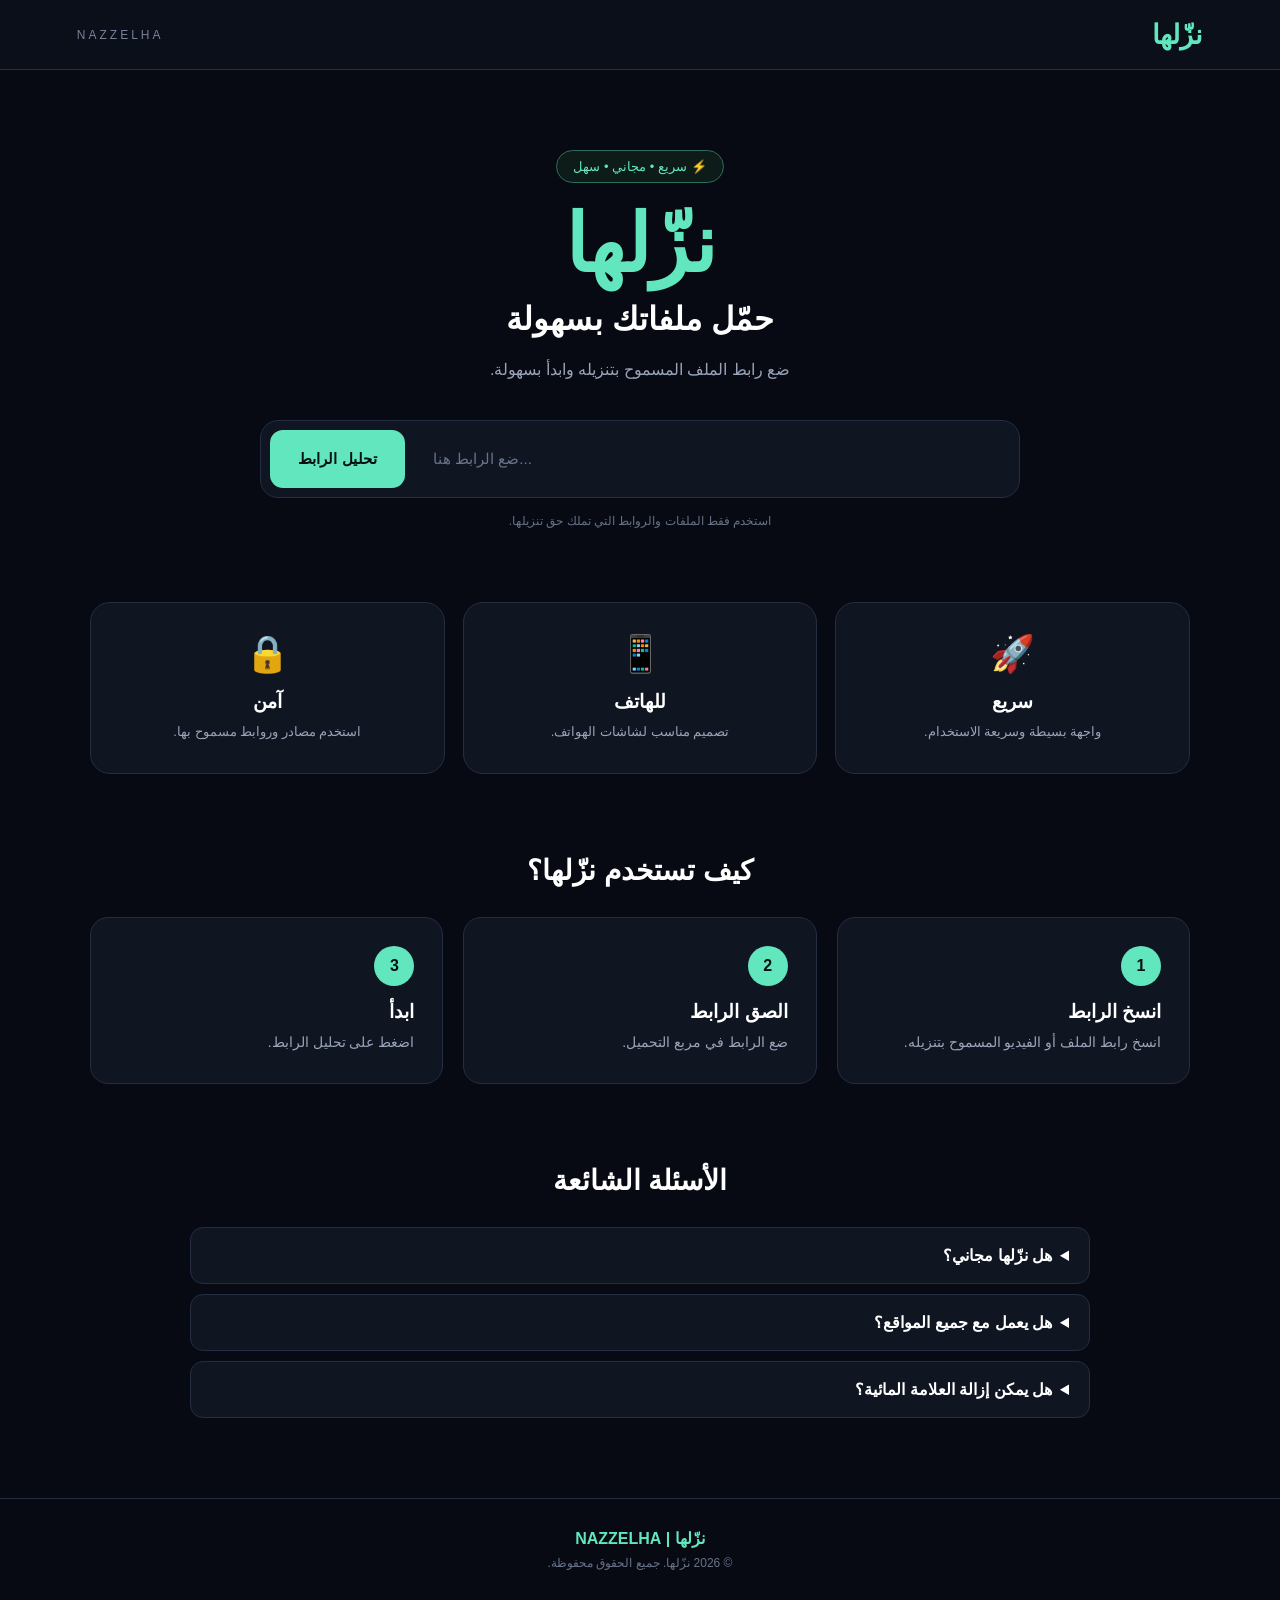
==== index.html @ 4654140d "Add files via upload" ====
<!DOCTYPE html>
<html lang="ar" dir="rtl">

<head>
    <meta charset="UTF-8">

    <meta
        name="viewport"
        content="width=device-width, initial-scale=1.0"
    >

    <title>نزّلها | NAZZELHA</title>

    <meta
        name="description"
        content="نزّلها - أداة سهلة وسريعة للتعامل مع ملفات الفيديو والروابط المسموح بتنزيلها."
    >

    <link rel="stylesheet" href="style.css">
</head>

<body>

    <!-- شريط الموقع -->
    <header class="header">

        <div class="logo">
            نزّلها
        </div>

        <div class="logo-en">
            NAZZELHA
        </div>

    </header>


    <!-- الصفحة الرئيسية -->
    <main>

        <section class="hero">

            <div class="badge">
                ⚡ سريع • مجاني • سهل
            </div>

            <h1>
                نزّلها
            </h1>

            <h2>
                حمّل ملفاتك بسهولة
            </h2>

            <p>
                ضع رابط الملف المسموح بتنزيله
                وابدأ بسهولة.
            </p>


            <!-- مربع الرابط -->
            <div class="download-box">

                <input
                    type="url"
                    id="videoUrl"
                    placeholder="ضع الرابط هنا..."
                >

                <button id="analyzeBtn">
                    تحليل الرابط
                </button>

            </div>


            <p class="small-text">
                استخدم فقط الملفات والروابط التي تملك حق تنزيلها.
            </p>


            <!-- نتيجة التحليل -->
            <div
                id="result"
                class="result hidden"
            ></div>

        </section>


        <!-- المميزات -->
        <section class="features">

            <div class="feature">

                <div class="icon">
                    🚀
                </div>

                <h3>
                    سريع
                </h3>

                <p>
                    واجهة بسيطة وسريعة الاستخدام.
                </p>

            </div>


            <div class="feature">

                <div class="icon">
                    📱
                </div>

                <h3>
                    للهاتف
                </h3>

                <p>
                    تصميم مناسب لشاشات الهواتف.
                </p>

            </div>


            <div class="feature">

                <div class="icon">
                    🔒
                </div>

                <h3>
                    آمن
                </h3>

                <p>
                    استخدم مصادر وروابط مسموح بها.
                </p>

            </div>

        </section>


        <!-- طريقة الاستخدام -->
        <section class="how">

            <h2>
                كيف تستخدم نزّلها؟
            </h2>


            <div class="steps">

                <div class="step">

                    <span>
                        1
                    </span>

                    <h3>
                        انسخ الرابط
                    </h3>

                    <p>
                        انسخ رابط الملف أو الفيديو
                        المسموح بتنزيله.
                    </p>

                </div>


                <div class="step">

                    <span>
                        2
                    </span>

                    <h3>
                        الصق الرابط
                    </h3>

                    <p>
                        ضع الرابط في مربع التحميل.
                    </p>

                </div>


                <div class="step">

                    <span>
                        3
                    </span>

                    <h3>
                        ابدأ
                    </h3>

                    <p>
                        اضغط على تحليل الرابط.
                    </p>

                </div>

            </div>

        </section>


        <!-- الأسئلة -->
        <section class="faq">

            <h2>
                الأسئلة الشائعة
            </h2>


            <details>

                <summary>
                    هل نزّلها مجاني؟
                </summary>

                <p>
                    نعم، يمكن تشغيل الواجهة الأساسية
                    باستضافة مجانية.
                </p>

            </details>


            <details>

                <summary>
                    هل يعمل مع جميع المواقع؟
                </summary>

                <p>
                    لا. يعتمد ذلك على مصدر الرابط
                    وما إذا كان يسمح بالتنزيل.
                </p>

            </details>


            <details>

                <summary>
                    هل يمكن إزالة العلامة المائية؟
                </summary>

                <p>
                    لا يتم إزالة العلامات المائية
                    من محتوى لا تملك حق تعديله.
                </p>

            </details>

        </section>

    </main>


    <!-- أسفل الموقع -->
    <footer>

        <div class="footer-logo">
            نزّلها | NAZZELHA
        </div>

        <p>
            © 2026 نزّلها. جميع الحقوق محفوظة.
        </p>

    </footer>


    <script src="script.js"></script>

</body>

</html>
---- style.css ----
* {
    margin: 0;
    padding: 0;
    box-sizing: border-box;
}

body {
    font-family: Arial, Tahoma, sans-serif;
    background: #070a12;
    color: #ffffff;
    min-height: 100vh;
}

.header {
    height: 70px;
    display: flex;
    align-items: center;
    justify-content: space-between;
    padding: 0 6%;
    background: #0b0f19;
    border-bottom: 1px solid #252d42;
}

.logo {
    color: #62e6bd;
    font-size: 27px;
    font-weight: bold;
}

.logo-en {
    color: #778198;
    font-size: 12px;
    letter-spacing: 3px;
}

.hero {
    width: 92%;
    max-width: 900px;
    margin: auto;
    padding: 80px 0 70px;
    text-align: center;
}

.badge {
    display: inline-block;
    padding: 8px 16px;
    margin-bottom: 22px;
    border: 1px solid #2c6d5d;
    border-radius: 30px;
    color: #62e6bd;
    background: #0d1c19;
    font-size: 13px;
}

.hero h1 {
    font-size: 80px;
    line-height: 1;
    margin-bottom: 15px;
    color: #62e6bd;
    font-weight: 900;
}

.hero h2 {
    font-size: 32px;
    margin-bottom: 18px;
}

.hero > p {
    color: #9aa4b8;
    max-width: 600px;
    margin: auto;
    line-height: 1.8;
}

.download-box {
    display: flex;
    gap: 10px;
    max-width: 760px;
    margin: 35px auto 0;
    padding: 9px;
    background: #101522;
    border: 1px solid #252d42;
    border-radius: 18px;
}

.download-box input {
    flex: 1;
    min-width: 0;
    height: 58px;
    padding: 0 18px;
    border: none;
    outline: none;
    background: transparent;
    color: white;
    font-size: 15px;
    direction: ltr;
    text-align: left;
}

.download-box input::placeholder {
    color: #68738a;
}

.download-box button {
    min-width: 135px;
    padding: 0 25px;
    border: none;
    border-radius: 13px;
    background: #62e6bd;
    color: #07110f;
    font-size: 15px;
    font-weight: bold;
    cursor: pointer;
}

.download-box button:active {
    transform: scale(0.97);
}

.small-text {
    margin-top: 13px !important;
    color: #667188 !important;
    font-size: 12px !important;
}

.result {
    max-width: 760px;
    margin: 22px auto 0;
    padding: 22px;
    text-align: right;
    background: #0e1c1a;
    border: 1px solid #2d806e;
    border-radius: 15px;
}

.result h3 {
    color: #62e6bd;
    margin-bottom: 8px;
}

.result p {
    color: #9aa4b8;
    font-size: 14px;
    line-height: 1.8;
}

.hidden {
    display: none;
}

.features {
    width: 92%;
    max-width: 1100px;
    margin: auto;
    display: grid;
    grid-template-columns: repeat(3, 1fr);
    gap: 18px;
}

.feature {
    padding: 30px 24px;
    text-align: center;
    background: #101522;
    border: 1px solid #252d42;
    border-radius: 20px;
}

.icon {
    font-size: 36px;
    margin-bottom: 15px;
}

.feature h3 {
    font-size: 19px;
    margin-bottom: 8px;
}

.feature p {
    color: #9aa4b8;
    font-size: 13px;
    line-height: 1.7;
}

.how {
    width: 92%;
    max-width: 1100px;
    margin: 80px auto;
}

.how > h2,
.faq > h2 {
    text-align: center;
    font-size: 28px;
    margin-bottom: 30px;
}

.steps {
    display: grid;
    grid-template-columns: repeat(3, 1fr);
    gap: 20px;
}

.step {
    padding: 28px;
    background: #101522;
    border: 1px solid #252d42;
    border-radius: 18px;
}

.step span {
    width: 40px;
    height: 40px;
    display: grid;
    place-items: center;
    margin-bottom: 15px;
    border-radius: 50%;
    background: #62e6bd;
    color: #07110f;
    font-weight: bold;
}

.step h3 {
    margin-bottom: 8px;
}

.step p {
    color: #9aa4b8;
    font-size: 14px;
    line-height: 1.7;
}

.faq {
    width: 92%;
    max-width: 900px;
    margin: 0 auto 80px;
}

details {
    padding: 18px 20px;
    margin-bottom: 10px;
    background: #101522;
    border: 1px solid #252d42;
    border-radius: 13px;
}

summary {
    cursor: pointer;
    font-weight: bold;
}

details p {
    margin-top: 12px;
    color: #9aa4b8;
    font-size: 14px;
    line-height: 1.8;
}

footer {
    padding: 30px 20px;
    text-align: center;
    border-top: 1px solid #252d42;
    color: #68738a;
}

.footer-logo {
    margin-bottom: 8px;
    color: #62e6bd;
    font-weight: bold;
}

footer p {
    font-size: 12px;
}

@media (max-width: 700px) {

    .header {
        height: 62px;
        padding: 0 5%;
    }

    .logo {
        font-size: 22px;
    }

    .hero {
        padding-top: 60px;
    }

    .hero h1 {
        font-size: 60px;
    }

    .hero h2 {
        font-size: 24px;
    }

    .download-box {
        flex-direction: column;
    }

    .download-box input {
        width: 100%;
        height: 55px;
    }

    .download-box button {
        width: 100%;
        height: 52px;
    }

    .features {
        grid-template-columns: 1fr;
    }

    .steps {
        grid-template-columns: 1fr;
    }

    .how {
        margin: 60px auto;
    }
}
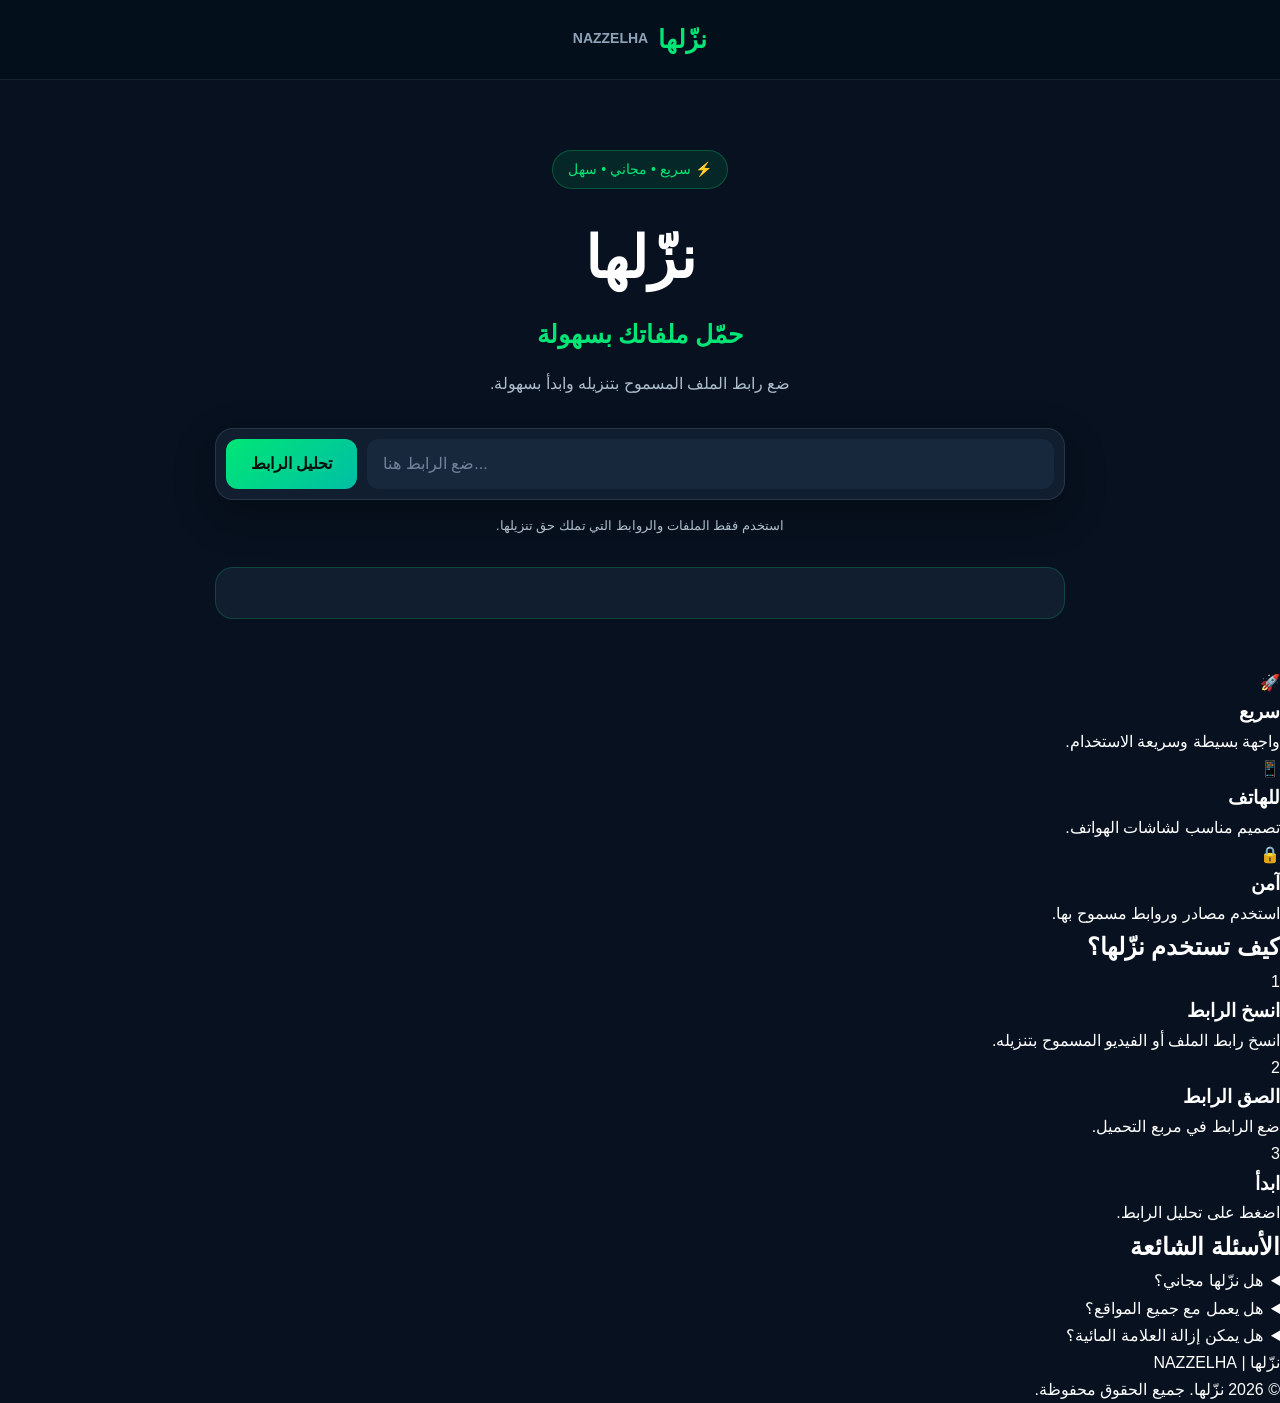
==== commit ea6ab320: "Update index.html" ====
--- a/index.html
+++ b/index.html
@@ -10,7 +10,7 @@
     >
 
     <title>نزّلها | NAZZELHA</title>
-
+<meta name="google-site-verification" content="F76ULFlBaqQ65OlsjoCeuYkl43wTP7WJ6ySxpk4gy7c" />
     <meta
         name="description"
         content="نزّلها - أداة سهلة وسريعة للتعامل مع ملفات الفيديو والروابط المسموح بتنزيلها."
@@ -282,4 +282,4 @@
 
 </body>
 
-</html>+</html>
--- a/style.css
+++ b/style.css
@@ -1,323 +1,154 @@
 * {
+    box-sizing: border-box;
     margin: 0;
     padding: 0;
-    box-sizing: border-box;
 }
 
 body {
-    font-family: Arial, Tahoma, sans-serif;
-    background: #070a12;
+    font-family: Arial, sans-serif;
+    background: #07111f;
     color: #ffffff;
+    line-height: 1.7;
     min-height: 100vh;
 }
 
+/* الهيدر */
 .header {
-    height: 70px;
+    width: 100%;
+    padding: 18px 25px;
     display: flex;
+    justify-content: center;
     align-items: center;
-    justify-content: space-between;
-    padding: 0 6%;
-    background: #0b0f19;
-    border-bottom: 1px solid #252d42;
+    gap: 10px;
+    background: rgba(5, 15, 28, 0.95);
+    border-bottom: 1px solid rgba(255, 255, 255, 0.08);
 }
 
 .logo {
-    color: #62e6bd;
-    font-size: 27px;
+    font-size: 25px;
+    font-weight: bold;
+    color: #00e676;
+}
+
+.logo-en {
+    font-size: 14px;
+    color: #8fa3b8;
     font-weight: bold;
 }
 
-.logo-en {
-    color: #778198;
-    font-size: 12px;
-    letter-spacing: 3px;
-}
-
+/* القسم الرئيسي */
 .hero {
     width: 92%;
-    max-width: 900px;
-    margin: auto;
-    padding: 80px 0 70px;
+    max-width: 850px;
+    margin: 70px auto 50px;
     text-align: center;
 }
 
 .badge {
     display: inline-block;
-    padding: 8px 16px;
-    margin-bottom: 22px;
-    border: 1px solid #2c6d5d;
+    padding: 7px 15px;
+    margin-bottom: 20px;
     border-radius: 30px;
-    color: #62e6bd;
-    background: #0d1c19;
-    font-size: 13px;
+    background: rgba(0, 230, 118, 0.1);
+    border: 1px solid rgba(0, 230, 118, 0.25);
+    color: #00e676;
+    font-size: 14px;
 }
 
 .hero h1 {
-    font-size: 80px;
-    line-height: 1;
-    margin-bottom: 15px;
-    color: #62e6bd;
-    font-weight: 900;
+    font-size: 58px;
+    margin-bottom: 5px;
+    color: #ffffff;
 }
 
 .hero h2 {
-    font-size: 32px;
-    margin-bottom: 18px;
+    font-size: 25px;
+    color: #00e676;
+    margin-bottom: 15px;
 }
 
 .hero > p {
-    color: #9aa4b8;
-    max-width: 600px;
-    margin: auto;
-    line-height: 1.8;
+    color: #aebdcb;
+    margin-bottom: 30px;
 }
 
+/* مربع الرابط */
 .download-box {
     display: flex;
     gap: 10px;
-    max-width: 760px;
-    margin: 35px auto 0;
-    padding: 9px;
-    background: #101522;
-    border: 1px solid #252d42;
+    width: 100%;
+    padding: 10px;
+    background: #101e30;
+    border: 1px solid rgba(255, 255, 255, 0.1);
     border-radius: 18px;
+    box-shadow: 0 15px 40px rgba(0, 0, 0, 0.3);
 }
 
 .download-box input {
     flex: 1;
     min-width: 0;
-    height: 58px;
-    padding: 0 18px;
+    padding: 16px;
     border: none;
     outline: none;
-    background: transparent;
-    color: white;
-    font-size: 15px;
+    border-radius: 12px;
+    background: #17283d;
+    color: #ffffff;
+    font-size: 16px;
     direction: ltr;
     text-align: left;
 }
 
 .download-box input::placeholder {
-    color: #68738a;
+    color: #718398;
 }
 
 .download-box button {
-    min-width: 135px;
     padding: 0 25px;
     border: none;
-    border-radius: 13px;
-    background: #62e6bd;
-    color: #07110f;
-    font-size: 15px;
+    border-radius: 12px;
+    background: linear-gradient(135deg, #00e676, #00bfa5);
+    color: #06110d;
+    font-size: 16px;
     font-weight: bold;
     cursor: pointer;
+    transition: 0.25s ease;
+}
+
+.download-box button:hover {
+    transform: translateY(-2px);
+    box-shadow: 0 8px 25px rgba(0, 230, 118, 0.25);
 }
 
 .download-box button:active {
-    transform: scale(0.97);
+    transform: scale(0.96);
 }
 
 .small-text {
-    margin-top: 13px !important;
-    color: #667188 !important;
-    font-size: 12px !important;
+    margin-top: 15px;
+    font-size: 13px;
+    color: #718398;
 }
 
+/* نتيجة التحليل */
 .result {
-    max-width: 760px;
-    margin: 22px auto 0;
-    padding: 22px;
-    text-align: right;
-    background: #0e1c1a;
-    border: 1px solid #2d806e;
-    border-radius: 15px;
+    margin-top: 25px;
+    padding: 25px;
+    background: #101e30;
+    border: 1px solid rgba(0, 230, 118, 0.2);
+    border-radius: 18px;
+    animation: showResult 0.3s ease;
 }
 
 .result h3 {
-    color: #62e6bd;
-    margin-bottom: 8px;
+    color: #00e676;
+    margin-bottom: 10px;
 }
 
 .result p {
-    color: #9aa4b8;
-    font-size: 14px;
-    line-height: 1.8;
+    color: #b8c5d3;
 }
 
-.hidden {
-    display: none;
-}
-
-.features {
-    width: 92%;
-    max-width: 1100px;
-    margin: auto;
-    display: grid;
-    grid-template-columns: repeat(3, 1fr);
-    gap: 18px;
-}
-
-.feature {
-    padding: 30px 24px;
-    text-align: center;
-    background: #101522;
-    border: 1px solid #252d42;
-    border-radius: 20px;
-}
-
-.icon {
-    font-size: 36px;
-    margin-bottom: 15px;
-}
-
-.feature h3 {
-    font-size: 19px;
-    margin-bottom: 8px;
-}
-
-.feature p {
-    color: #9aa4b8;
-    font-size: 13px;
-    line-height: 1.7;
-}
-
-.how {
-    width: 92%;
-    max-width: 1100px;
-    margin: 80px auto;
-}
-
-.how > h2,
-.faq > h2 {
-    text-align: center;
-    font-size: 28px;
-    margin-bottom: 30px;
-}
-
-.steps {
-    display: grid;
-    grid-template-columns: repeat(3, 1fr);
-    gap: 20px;
-}
-
-.step {
-    padding: 28px;
-    background: #101522;
-    border: 1px solid #252d42;
-    border-radius: 18px;
-}
-
-.step span {
-    width: 40px;
-    height: 40px;
-    display: grid;
-    place-items: center;
-    margin-bottom: 15px;
-    border-radius: 50%;
-    background: #62e6bd;
-    color: #07110f;
-    font-weight: bold;
-}
-
-.step h3 {
-    margin-bottom: 8px;
-}
-
-.step p {
-    color: #9aa4b8;
-    font-size: 14px;
-    line-height: 1.7;
-}
-
-.faq {
-    width: 92%;
-    max-width: 900px;
-    margin: 0 auto 80px;
-}
-
-details {
-    padding: 18px 20px;
-    margin-bottom: 10px;
-    background: #101522;
-    border: 1px solid #252d42;
-    border-radius: 13px;
-}
-
-summary {
-    cursor: pointer;
-    font-weight: bold;
-}
-
-details p {
-    margin-top: 12px;
-    color: #9aa4b8;
-    font-size: 14px;
-    line-height: 1.8;
-}
-
-footer {
-    padding: 30px 20px;
-    text-align: center;
-    border-top: 1px solid #252d42;
-    color: #68738a;
-}
-
-.footer-logo {
-    margin-bottom: 8px;
-    color: #62e6bd;
-    font-weight: bold;
-}
-
-footer p {
-    font-size: 12px;
-}
-
-@media (max-width: 700px) {
-
-    .header {
-        height: 62px;
-        padding: 0 5%;
-    }
-
-    .logo {
-        font-size: 22px;
-    }
-
-    .hero {
-        padding-top: 60px;
-    }
-
-    .hero h1 {
-        font-size: 60px;
-    }
-
-    .hero h2 {
-        font-size: 24px;
-    }
-
-    .download-box {
-        flex-direction: column;
-    }
-
-    .download-box input {
-        width: 100%;
-        height: 55px;
-    }
-
-    .download-box button {
-        width: 100%;
-        height: 52px;
-    }
-
-    .features {
-        grid-template-columns: 1fr;
-    }
-
-    .steps {
-        grid-template-columns: 1fr;
-    }
-
-    .how {
-        margin: 60px auto;
-    }
-}+/* زر التنزيل */
+.download-action {
+    margin-top: 20px;
+    text
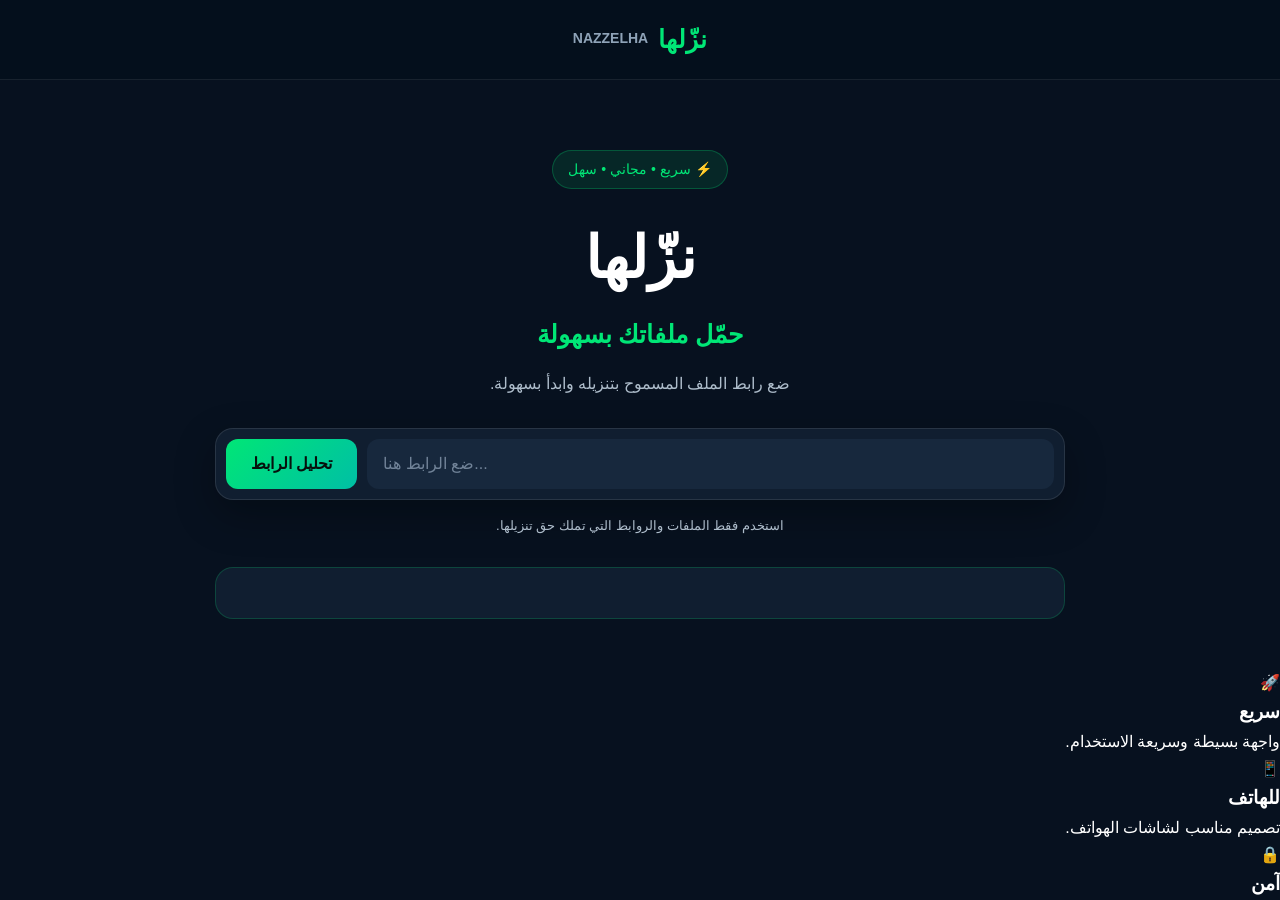
==== commit fc19444c: "Update index.html" ====
--- a/index.html
+++ b/index.html
@@ -2,26 +2,30 @@
 <html lang="ar" dir="rtl">
 
 <head>
+
+    <meta name="google-site-verification"
+          content="F76ULFlBaqQ65OlsjoCeuYkl43wTP7WJ6ySxpk4gy7c">
+
     <meta charset="UTF-8">
 
-    <meta
-        name="viewport"
-        content="width=device-width, initial-scale=1.0"
-    >
+    <meta name="viewport"
+          content="width=device-width, initial-scale=1.0">
 
     <title>نزّلها | NAZZELHA</title>
-<meta name="google-site-verification" content="F76ULFlBaqQ65OlsjoCeuYkl43wTP7WJ6ySxpk4gy7c" />
-    <meta
-        name="description"
-        content="نزّلها - أداة سهلة وسريعة للتعامل مع ملفات الفيديو والروابط المسموح بتنزيلها."
-    >
+
+    <meta name="description"
+          content="نزّلها - أداة سهلة وسريعة للتعامل مع ملفات الفيديو والروابط المسموح بتنزيلها.">
 
     <link rel="stylesheet" href="style.css">
+
 </head>
+
 
 <body>
 
+
     <!-- شريط الموقع -->
+
     <header class="header">
 
         <div class="logo">
@@ -36,21 +40,27 @@
 
 
     <!-- الصفحة الرئيسية -->
+
     <main>
 
+
         <section class="hero">
+
 
             <div class="badge">
                 ⚡ سريع • مجاني • سهل
             </div>
 
+
             <h1>
                 نزّلها
             </h1>
 
+
             <h2>
                 حمّل ملفاتك بسهولة
             </h2>
+
 
             <p>
                 ضع رابط الملف المسموح بتنزيله
@@ -59,6 +69,7 @@
 
 
             <!-- مربع الرابط -->
+
             <div class="download-box">
 
                 <input
@@ -80,16 +91,20 @@
 
 
             <!-- نتيجة التحليل -->
+
             <div
                 id="result"
                 class="result hidden"
             ></div>
 
+
         </section>
 
 
         <!-- المميزات -->
+
         <section class="features">
+
 
             <div class="feature">
 
@@ -133,153 +148,4 @@
 
                 <h3>
                     آمن
-                </h3>
-
-                <p>
-                    استخدم مصادر وروابط مسموح بها.
-                </p>
-
-            </div>
-
-        </section>
-
-
-        <!-- طريقة الاستخدام -->
-        <section class="how">
-
-            <h2>
-                كيف تستخدم نزّلها؟
-            </h2>
-
-
-            <div class="steps">
-
-                <div class="step">
-
-                    <span>
-                        1
-                    </span>
-
-                    <h3>
-                        انسخ الرابط
-                    </h3>
-
-                    <p>
-                        انسخ رابط الملف أو الفيديو
-                        المسموح بتنزيله.
-                    </p>
-
-                </div>
-
-
-                <div class="step">
-
-                    <span>
-                        2
-                    </span>
-
-                    <h3>
-                        الصق الرابط
-                    </h3>
-
-                    <p>
-                        ضع الرابط في مربع التحميل.
-                    </p>
-
-                </div>
-
-
-                <div class="step">
-
-                    <span>
-                        3
-                    </span>
-
-                    <h3>
-                        ابدأ
-                    </h3>
-
-                    <p>
-                        اضغط على تحليل الرابط.
-                    </p>
-
-                </div>
-
-            </div>
-
-        </section>
-
-
-        <!-- الأسئلة -->
-        <section class="faq">
-
-            <h2>
-                الأسئلة الشائعة
-            </h2>
-
-
-            <details>
-
-                <summary>
-                    هل نزّلها مجاني؟
-                </summary>
-
-                <p>
-                    نعم، يمكن تشغيل الواجهة الأساسية
-                    باستضافة مجانية.
-                </p>
-
-            </details>
-
-
-            <details>
-
-                <summary>
-                    هل يعمل مع جميع المواقع؟
-                </summary>
-
-                <p>
-                    لا. يعتمد ذلك على مصدر الرابط
-                    وما إذا كان يسمح بالتنزيل.
-                </p>
-
-            </details>
-
-
-            <details>
-
-                <summary>
-                    هل يمكن إزالة العلامة المائية؟
-                </summary>
-
-                <p>
-                    لا يتم إزالة العلامات المائية
-                    من محتوى لا تملك حق تعديله.
-                </p>
-
-            </details>
-
-        </section>
-
-    </main>
-
-
-    <!-- أسفل الموقع -->
-    <footer>
-
-        <div class="footer-logo">
-            نزّلها | NAZZELHA
-        </div>
-
-        <p>
-            © 2026 نزّلها. جميع الحقوق محفوظة.
-        </p>
-
-    </footer>
-
-
-    <script src="script.js"></script>
-
-</body>
-
-</html>
+               
